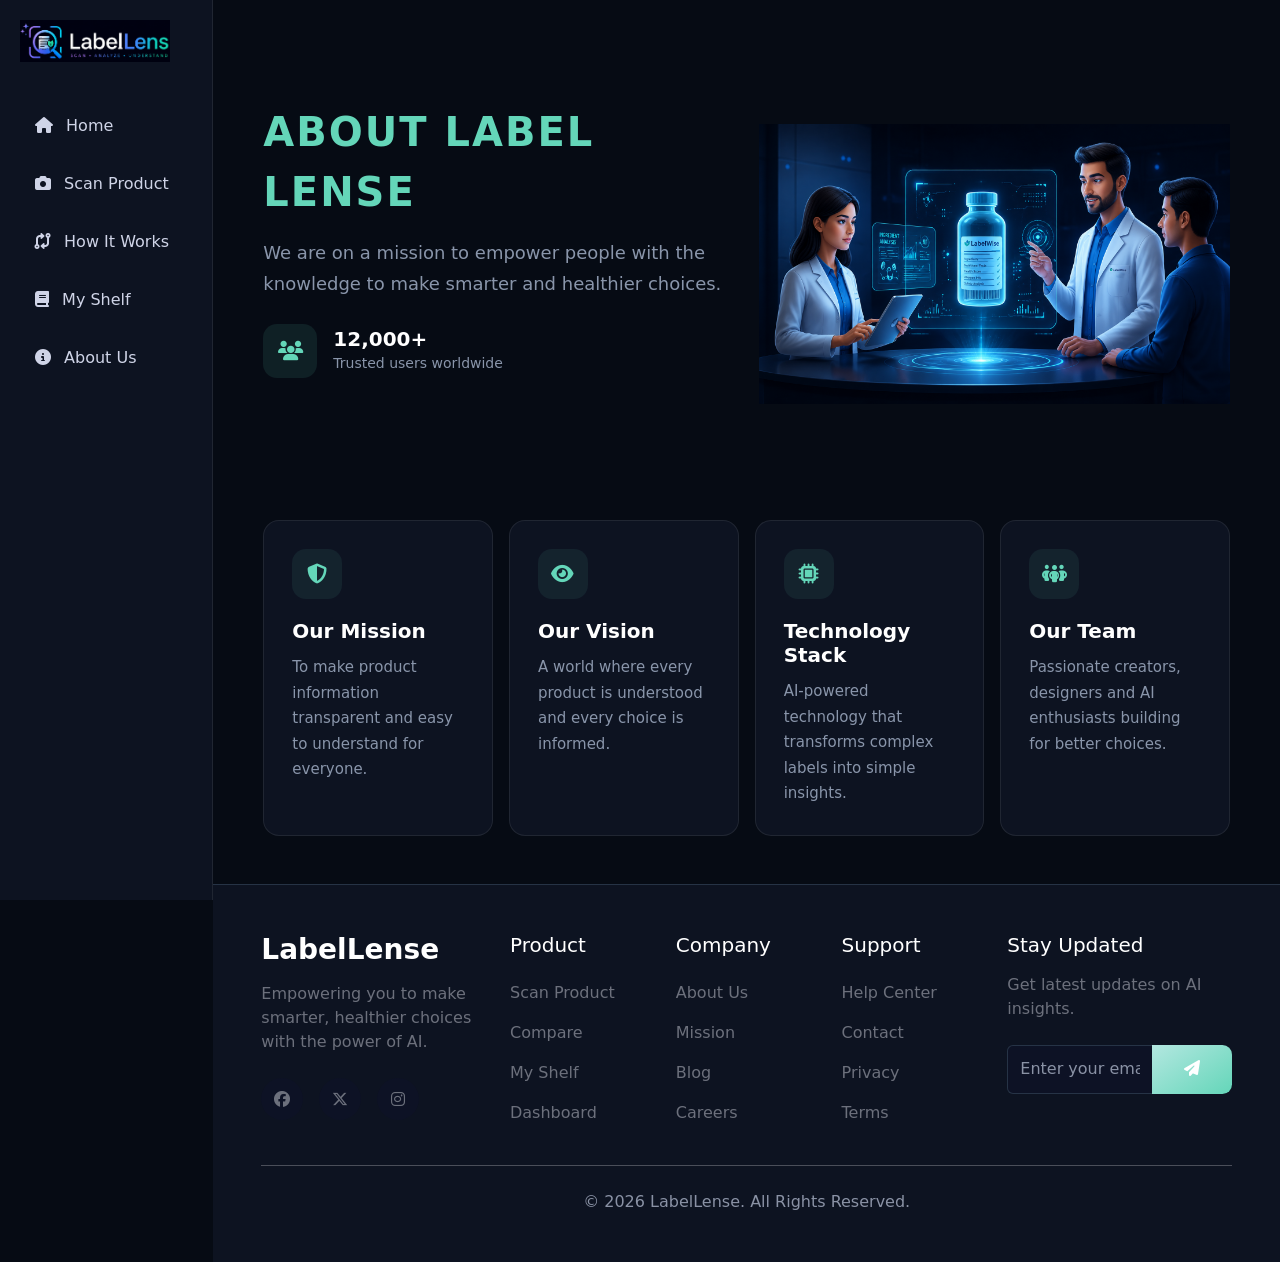
==== about.html @ 3c5d4c8d "Completed About Us and How it Works Pages" ====
<!doctype html>
<html lang="en" data-bs-theme="dark">

<head>

    <title>About LabelLense</title>

    <meta charset="utf-8">
    <meta name="viewport" content="width=device-width, initial-scale=1">

    <!-- Bootstrap -->
    <link href="https://cdn.jsdelivr.net/npm/bootstrap@5.3.8/dist/css/bootstrap.min.css"
        rel="stylesheet">

    <!-- Font Awesome -->
    <link rel="stylesheet"
        href="https://cdnjs.cloudflare.com/ajax/libs/font-awesome/6.7.2/css/all.min.css">

    <!-- Your CSS -->
    <link rel="stylesheet" href="./style2.css">

</head>


<body>


    <!-- ================= MOBILE NAVBAR ================= -->

    <nav class="mobile-nav d-md-none d-flex justify-content-between align-items-center">

        <img src="./assets/Labellogo.png"
            class="logo mb-0"
            alt="LabelLense">

        <button class="btn text-white"
            data-bs-toggle="offcanvas"
            data-bs-target="#mobileSidebar">

            <i class="fa-solid fa-bars fs-3"></i>

        </button>

    </nav>



    <!-- ================= MOBILE OFFCANVAS ================= -->

    <div class="offcanvas offcanvas-start"
        tabindex="-1"
        id="mobileSidebar">

        <div class="offcanvas-header">

            <img src="./assets/Labellogo.png"
                width="150"
                alt="LabelLense">

            <button class="btn-close"
                data-bs-dismiss="offcanvas">
            </button>

        </div>


        <div class="offcanvas-body">

            <a href="./index.html">
                <i class="fa-solid fa-house me-2"></i>
                Home
            </a>

            <a href="#">
                <i class="fa-solid fa-camera me-2"></i>
                Scan Product
            </a>

            <a href="./work.html">
                <i class="fa-solid fa-code-compare me-2"></i>
                How It Works
            </a>

            <a href="#">
                <i class="fa-solid fa-book me-2"></i>
                My Shelf
            </a>

            <a href="#">
                <i class="fa-solid fa-circle-info me-2"></i>
                About Us
            </a>

        </div>

    </div>



    <!-- ================= PAGE ================= -->

    <div class="container-fluid p-0">

        <div class="row g-0">


            <!-- ================= SIDEBAR ================= -->

            <aside class="sidebar d-none d-md-block">

                <img src="./assets/Labellogo.png"
                    class="logo"
                    alt="LabelLense">


                <a href="./index.html">
                    <i class="fa-solid fa-house me-2"></i>
                    Home
                </a>


                <a href="#">
                    <i class="fa-solid fa-camera me-2"></i>
                    Scan Product
                </a>


                <a href="./work.html">
                    <i class="fa-solid fa-code-compare me-2"></i>
                    How It Works
                </a>


                <a href="#">
                    <i class="fa-solid fa-book me-2"></i>
                    My Shelf
                </a>


                <a href="#">
                    <i class="fa-solid fa-circle-info me-2"></i>
                    About Us
                </a>

            </aside>



            <!-- ================= MAIN AREA ================= -->

            <div class="main-area">


                <!-- ================= MAIN CONTENT ================= -->

                <main class="about-main">

                    <div class="container-fluid about-page">


                        <!-- HERO -->

                        <section class="about-hero">

                            <div class="row align-items-center">


                                <!-- LEFT -->

                                <div class="col-12 col-lg-6">

                                    <div class="about-text">

                                        <span class="about-label fs-1">
                                            ABOUT LABEL LENSE
                                        </span>

                                        <p class="about-desc mt-3">
                                            We are on a mission to empower people
                                            with the knowledge to make smarter and
                                            healthier choices.
                                        </p>


                                        <div class="about-users mt-4 d-flex align-items-center">

                                            <div class="about-user-icon me-3">

                                                <i class="fa-solid fa-users"></i>

                                            </div>


                                            <div>

                                                <h5 class="mb-0">
                                                    12,000+
                                                </h5>

                                                <small>
                                                    Trusted users worldwide
                                                </small>

                                            </div>

                                        </div>

                                    </div>

                                </div>



                                <!-- RIGHT -->

                                <div class="col-12 col-lg-6">

                                    <div class="about-image mt-5">

                                        <img src="./assets/About.png"
                                            class="img-fluid"
                                            alt="LabelLense AI product analysis">

                                    </div>

                                </div>

                            </div>

                        </section>



                        <!-- FEATURES -->

                        <section class="about-features mb-5">

                            <div class="row g-3">


                                <!-- MISSION -->

                                <div class="col-12 col-sm-6 col-xl-3">

                                    <div class="about-feature h-100">

                                        <div class="about-feature-icon">
                                            <i class="fa-solid fa-shield-halved"></i>
                                        </div>

                                        <h5>
                                            Our Mission
                                        </h5>

                                        <p>
                                            To make product information transparent
                                            and easy to understand for everyone.
                                        </p>

                                    </div>

                                </div>



                                <!-- VISION -->

                                <div class="col-12 col-sm-6 col-xl-3">

                                    <div class="about-feature h-100">

                                        <div class="about-feature-icon">
                                            <i class="fa-solid fa-eye"></i>
                                        </div>

                                        <h5>
                                            Our Vision
                                        </h5>

                                        <p>
                                            A world where every product is understood
                                            and every choice is informed.
                                        </p>

                                    </div>

                                </div>



                                <!-- TECHNOLOGY -->

                                <div class="col-12 col-sm-6 col-xl-3">

                                    <div class="about-feature h-100">

                                        <div class="about-feature-icon">
                                            <i class="fa-solid fa-microchip"></i>
                                        </div>

                                        <h5>
                                            Technology Stack
                                        </h5>

                                        <p>
                                            AI-powered technology that transforms
                                            complex labels into simple insights.
                                        </p>

                                    </div>

                                </div>



                                <!-- TEAM -->

                                <div class="col-12 col-sm-6 col-xl-3">

                                    <div class="about-feature h-100">

                                        <div class="about-feature-icon">
                                            <i class="fa-solid fa-people-group"></i>
                                        </div>

                                        <h5>
                                            Our Team
                                        </h5>

                                        <p>
                                            Passionate creators, designers and AI
                                            enthusiasts building for better choices.
                                        </p>

                                    </div>

                                </div>

                            </div>

                        </section>

                    </div>

                </main>



                <!-- ================= FOOTER ================= -->

                <footer class="footer">

                    <div class="container-fluid px-4 px-lg-5 py-5">

                        <div class="row gy-5">


                            <!-- BRAND -->

                            <div class="col-12 col-md-6 col-lg-3">

                                <h3 class="footer-logo fw-bold mb-3">
                                    LabelLense
                                </h3>

                                <p class="footer-text mb-4">
                                    Empowering you to make smarter,
                                    healthier choices with the power of AI.
                                </p>

                                <div class="social-icons d-flex gap-3">

                                    <a href="#">
                                        <i class="fa-brands fa-facebook"></i>
                                    </a>

                                    <a href="#">
                                        <i class="fa-brands fa-x-twitter"></i>
                                    </a>

                                    <a href="#">
                                        <i class="fa-brands fa-instagram"></i>
                                    </a>

                                </div>

                            </div>



                            <!-- PRODUCT -->

                            <div class="col-6 col-md-6 col-lg-2">

                                <h5 class="mb-4">
                                    Product
                                </h5>

                                <ul class="list-unstyled d-flex flex-column gap-3">

                                    <li><a href="#">Scan Product</a></li>
                                    <li><a href="#">Compare</a></li>
                                    <li><a href="#">My Shelf</a></li>
                                    <li><a href="#">Dashboard</a></li>

                                </ul>

                            </div>



                            <!-- COMPANY -->

                            <div class="col-6 col-md-6 col-lg-2">

                                <h5 class="mb-4">
                                    Company
                                </h5>

                                <ul class="list-unstyled d-flex flex-column gap-3">

                                    <li><a href="#">About Us</a></li>
                                    <li><a href="#">Mission</a></li>
                                    <li><a href="#">Blog</a></li>
                                    <li><a href="#">Careers</a></li>

                                </ul>

                            </div>



                            <!-- SUPPORT -->

                            <div class="col-6 col-md-6 col-lg-2">

                                <h5 class="mb-4">
                                    Support
                                </h5>

                                <ul class="list-unstyled d-flex flex-column gap-3">

                                    <li><a href="#">Help Center</a></li>
                                    <li><a href="#">Contact</a></li>
                                    <li><a href="#">Privacy</a></li>
                                    <li><a href="#">Terms</a></li>

                                </ul>

                            </div>



                            <!-- NEWSLETTER -->

                            <div class="col-12 col-lg-3">

                                <h5 class="mb-3">
                                    Stay Updated
                                </h5>

                                <p class="footer-text mb-4">
                                    Get latest updates on AI insights.
                                </p>

                                <div class="input-group">

                                    <input type="email"
                                        class="form-control footer-input"
                                        placeholder="Enter your email">

                                    <button class="btn btn-primary">
                                        <i class="fa-solid fa-paper-plane"></i>
                                    </button>

                                </div>

                            </div>

                        </div>


                        <hr class="my-4">


                        <p class="copyright text-center mb-0">
                            © 2026 LabelLense. All Rights Reserved.
                        </p>

                    </div>

                </footer>


            </div>

        </div>

    </div>



    <!-- Bootstrap JS -->

    <script src="https://cdn.jsdelivr.net/npm/bootstrap@5.3.8/dist/js/bootstrap.bundle.min.js">
    </script>

</body>

</html>
---- style2.css ----
:root {
  --bg-main: #010812;
  --bg-section: #0d1225;
  --plain-card: #0d1321;
  --gradient-card: linear-gradient(#121524, #0a111b);
  /*home k last ka card section*/
  --navbar-bg: rgba(10, 15, 28, 0.9);
  /*Css me backdrop filter blur laga na isme..*/
  --bg-sidebar: #070d1b;
  /*Yeh almost same h as card */

  --accent-cyan: linear-gradient(145deg, #b3e7e0, #64d6b9);
  --accent-cyan-hover: linear-gradient(45deg, #5f8f88, #4adab3);
  --accent-purple: #7c3aed;

  --text-heading: #ffffff;
  /*whitee*/
  --text-content: #6c707c;
  --health-green: linear-gradient(45deg, #74a590, #2c6049);
  --health-average: linear-gradient(45deg, #f59e0b, #7e7347);
  --health-bad: linear-gradient(45deg, #954f59, #7a383f);
  --text-green: #7b9f8e;
  --text-yellow: #aea17e;
  --text-red: #974e50;
  --border-color: #2d3b4fcb;
  /*thorasa transparent h jaise ui m h*/
  --card-radius: 1rem --shadow: 0 10px 25px rgba(0, 0, 0, 0.35);
}

* {
  margin: 0;
  padding: 0;
  box-sizing: border-box;
}

.body {

  background: var(--bg-main);

  color: white;

  font-family: Inter, sans-serif;

}

/*======================

NAVBAR

======================*/

.custom-navbar {
  background: rgba(8, 15, 25, .35);
  backdrop-filter: blur(18px);
  border-bottom: 1px solid rgba(255, 255, 255, .08);
  padding: 16px 0;
  /* width: 100%; */
}

.logo {
  width: 160px;
}

.nav-link {
  color: #cfd4e7 !important;
  margin: 0 18px;
  font-weight: 500;
  transition: .3s;
}

.nav-link:hover {
  color: #64d6b9 !important;
}

.btn-primary {
  background: var(--accent-cyan);
  transition: 0.3s ease;
  font-size: 1rem;
  font-weight: 600;
  padding: 0.8rem 2rem;
  border-radius: 0.6rem;
  border: none !important;
}

.btn-primary:hover {
  background: var(--accent-cyan-hover);
  transform: translateY(-2px);
  box-shadow: 0 10px 30px rgba(100, 214, 185, 0.35);
}

/*======================

HERO

======================*/

.hero {
  position: relative;
  overflow: hidden;
  min-height: 100vh;
}

.hero .container {
  position: relative;
}

.hero-title {
  font-size: 65px;
  line-height: 1.1;
  font-weight: 800;
  color: white;
}

.hero-title span {
  background: var(--accent-cyan);
  -webkit-background-clip: text;
  background-clip: text;
  -webkit-text-fill-color: transparent;
}

.hero-desc {
  color: #9aa4bc;
  margin-top: 25px;
  font-size: 18px;
  line-height: 1.8;
  max-width: 540px;
}

.hero-buttons {
  display: flex;
  gap: 20px;
  margin-top: 40px;
}

.btn-secondary {
  background: transparent;
  transition: 0.3s ease;
  font-size: 1rem;
  font-weight: 600;
  padding: 0.8rem 2rem;
  border-radius: 1.5rem;
  border: 2px solid var(--accent-purple);
  color: white;
}


.btn-secondary:hover {
  background: rgba(255, 255, 255, 0.146);
  transform: translateY(-2px);
  box-shadow: 0px 0px 30px rgba(100, 214, 185, 0.35);
}

.hero-badge {
  display: inline-flex;
  align-items: center;
  gap: 8px;
  background: rgba(255, 255, 255, .06);
  padding: 10px 18px;
  border-radius: 40px;
  color: #8cf2db;
  margin-bottom: 28px;
  border: 1px solid rgba(255, 255, 255, .08);

}

.users {
  color: #7d879f;
  margin-top: 50px;
}

.hero-image {
  position: relative;
}

.hero-image img {
  width: 120%;
  max-width: 680px;
  animation: float 3s ease-in-out infinite;
}

.glow {
  position: absolute;
  border-radius: 50%;
  filter: blur(120px);
}

.glow1 {
  width: 600px;
  height: 600px;
  background: #7c3aed;
  top: -250px;
  right: -100px;
  opacity: .35;
}

.glow2 {
  width: 450px;
  height: 450px;
  background: #38bdf8;
  right: 120px;
  top: 180px;
  opacity: .22;
}

.glow3 {
  width: 320px;
  height: 320px;
  background: #4ade80;
  left: 45%;
  bottom: -120px;
  opacity: .12;
}


.category-card {
  background: #071432fa;
  /* or var(--plain-card) */
  border: 1px solid rgba(255, 255, 255, .05);
  border-radius: 14px;
  display: flex;
  align-items: center;
  gap: 15px;
  padding: 16px 22px;
  background: var(--plain-card);
  border-radius: 16px;
  border: 1px solid rgba(255, 255, 255, .05);
}


.category-img {
  position: relative;
  width: 70px;
  height: 55px;
  display: flex;
  justify-content: center;
  align-items: center;
  object-fit: contain;
}

.category-img img {
  width: 30px;
  position: relative;
  z-index: 1;
  object-fit: contain;
}

.stats {
  background: transparent;
}

.stat-card {
  position: relative;
  padding: 1.5rem;
}

.stat-content {
  display: flex;
  align-items: center;
  justify-content: center;
  gap: 1rem;
}

.icon {
  width: 60px;
  height: 60px;
  background: #071432fa;
  border: 1px solid rgba(255, 255, 255, .08);
  border-radius: 14px;

  display: flex;
  justify-content: center;
  align-items: center;

  flex-shrink: 0;
}

.icon i {
  color: #7ef7ff;
}

.stat-card h2 {
  margin: 0;
  font-weight: 700;
}

.stat-card small {
  color: #9ca3af;
}

/* ================= DESKTOP (4 columns) ================= */
.stat-card::after {
  content: "";
  position: absolute;
  top: 50%;
  right: 0;
  transform: translateY(-50%);
  width: 1px;
  height: 70%;
  background: rgba(255, 255, 255, .15);
}

.stat-card:last-child::after {
  display: none;
}

.page-title {
  color: var(--text-heading);
  font-size: 2.2rem;
  /* 35px */
  font-weight: 700;
  line-height: 1.2;
  margin-bottom: .5rem;
  margin-top: 3rem;
}

.page-subtitle {
  color: var(--text-content);
  font-size: .95rem;
  /* 15px */
  line-height: 1.7;
  margin-bottom: 2rem;
}


/* ---------------- FOOTER ---------------- */

.footer {

  background: var(--plain-card);

  border-top: 1px solid var(--border-color);

  
}

.footer-logo {

  color: white;

}

.footer h5 {

  color: white;

}

.footer-text {

  color: var(--text-content);

}

.footer a {

  color: var(--text-content);

  text-decoration: none;

  transition: .3s;

}

.footer a:hover {

  color: white;

}

.social-icons a {

  width: 42px;

  height: 42px;

  display: flex;

  justify-content: center;

  align-items: center;

  border-radius: 50%;

  background: var(--bg-section);

}

.social-icons a:hover {

  background: var(--accent-purple);

}

.footer-input {

  background: var(--bg-section);

  border: 1px solid var(--border-color);

  color: white;

}

.footer-input::placeholder {

  color: #8a92a5;

}

.footer-input:focus {

  background: var(--bg-section);

  color: white;

  border-color: var(--accent-purple);

  box-shadow: none;

}

.copyright {

  color: #8a92a5;

}

/* =====================================================
   BODY
===================================================== */

html,
body {
    margin: 0;
    padding: 0;

    width: 100%;
    min-height: 100%;

    background: #060b14;
    color: white;

    overflow-x: hidden;
}


/* =====================================================
   SIDEBAR
===================================================== */
.sidebar {
    background: #0d1321;
    min-height: 100vh;

    border-right: 1px solid rgba(255, 255, 255, .08);

    padding: 20px;

    position: fixed;

    top: 0;
    left: 0;

    width: 16.666667%;

    z-index: 1000;
}


.sidebar a,
.offcanvas a {

    display: block;

    color: #cfd4e7;

    text-decoration: none;

    padding: 12px 15px;

    margin-bottom: 10px;

    border-radius: 10px;

    transition: .3s;
}


.sidebar a:hover,
.offcanvas a:hover {

    background: rgba(100, 214, 185, .15);

    color: #64d6b9;
}


.logo {

    width: 150px;

    margin-bottom: 40px;
}


/* =====================================================
   MOBILE NAV
===================================================== */

.mobile-nav {

    background: #0d1321;

    padding: 15px;

    border-bottom: 1px solid rgba(255, 255, 255, .08);
}


.offcanvas {

    background: #0d1321;

    color: white;

    width: 260px;
}


.btn-close {

    filter: invert(1);
}

/* ==============================
   MAIN AREA
================================ */

.main-area {
    width: 83.333333%;

    margin-left: 16.666667%;

    min-width: 0;

    background: #060b14;
}



/* =====================================================
   ABOUT MAIN
===================================================== */

.about-main {

    width: 100%;

    overflow: hidden;
}


.about-page {

    width: 100%;

    padding: 0px 50px;
}


/* =====================================================
   HERO
===================================================== */

.about-hero {

    width: 100%;

    min-height: 480px;

    display: flex;

    align-items: center;
}


.about-text {

    max-width: 600px;
}


.about-label {

    color: #64d6b9;

    font-size: 14px;

    font-weight: 600;

    letter-spacing: 2px;
}


.about-title {

    font-size: clamp(40px, 5vw, 65px);

    font-weight: 700;

    line-height: 1.1;
}


.about-desc {

    color: #8995aa;

    font-size: 18px;

    line-height: 1.7;

    max-width: 550px;
}


/* =====================================================
   USERS
===================================================== */

.about-user-icon {

    width: 54px;
    height: 54px;

    flex-shrink: 0;

    border-radius: 14px;

    display: flex;

    justify-content: center;

    align-items: center;

    background: rgba(100, 214, 185, .1);

    color: #64d6b9;

    font-size: 20px;
}


.about-users h5 {

    color: white;

    font-size: 20px;

    font-weight: 700;
}


.about-users small {

    color: #8995aa;
}


/* =====================================================
   IMAGE
===================================================== */

.about-image {

    width: 100%;

    display: flex;

    justify-content: center;

    align-items: center;
}


.about-image img {

    width: 100%;

    max-width: 600px;

    height: auto;

    display: block;
}


/* =====================================================
   FEATURES
===================================================== */

.about-features {

    width: 100%;

    margin-top: 40px;
}


.about-feature {

    padding: 28px;

    background: #0d1321;

    border: 1px solid rgba(255, 255, 255, .08);

    border-radius: 16px;

    transition: .25s ease;
}


.about-feature:hover {

    transform: translateY(-5px);

    border-color: rgba(100, 214, 185, .35);

    box-shadow: 0 10px 30px rgba(0, 0, 0, .25);
}


.about-feature-icon {

    width: 50px;
    height: 50px;

    border-radius: 14px;

    display: flex;

    justify-content: center;

    align-items: center;

    margin-bottom: 20px;

    background: rgba(100, 214, 185, .08);

    color: #64d6b9;

    font-size: 20px;
}


.about-feature h5 {

    color: white;

    font-size: 20px;

    font-weight: 600;

    margin-bottom: 12px;
}


.about-feature p {

    color: #8995aa;

    font-size: 15px;

    line-height: 1.7;

    margin: 0;
}

/* ==============================
   TABLET
================================ */

@media (min-width: 768px) and (max-width: 991.98px) {

    .sidebar {
        width: 25%;
    }

    .main-area {
        width: 75%;
        margin-left: 25%;
    }

}


/* ==============================
   MOBILE
================================ */

@media (max-width: 767.98px) {

    .main-area {
        width: 100%;
        margin-left: 0;
    }

}

.circle {
  width: 40px;
  height: 40px;
  border-radius: 50%;
  display: flex;
  justify-content: center;
  align-items: center;
  color: white;
  font-weight: 600;
}

.line {
  width: 220px;
  height: 5px;
}

.one {
  background: var(--border-color);
}

.two {
  background: rgb(2, 88, 2);
}

.three {
  background: rgb(33, 73, 152);
}

.four {
  background: rgb(62, 0, 128);
}

.line1 {
  background: linear-gradient(to right, #2d3b4fcb, rgb(3, 105, 3));
}

.line2 {
  background: linear-gradient(to right, rgb(3, 105, 3), rgb(33, 73, 152));
}

.line3 {
  background: linear-gradient(to right, rgb(33, 73, 152), rgb(62, 0, 128));
}

.step-card {
  display: flex;
  flex-direction: column;
  align-items: center;
}

.card {
  width: 200px;
  height: 200px;
  border-radius: 20px;
  background: transparent;

  display: flex;
  flex-direction: column;
  justify-content: center;
  align-items: center;
  color: white;
  text-align: center;
}

.card i {
  font-size: 40px;
}

.card p {
  margin-top: 10px;
  font-size: 20px;
}

.card small {
  font-size: 17px;
}

/* Border colors */

.card-one {
  border: 1px solid #2d3b4fcb;
}

.card-two {
  border: 1px solid rgb(3, 105, 3);
}

.card-three {
  border: 1px solid rgb(33, 73, 152);
}

.card-four {
  border: 1px solid rgb(62, 0, 128);
}

.card-one i,.card-one p {
  color: #2d3b4fcb;
}

.card-two i,.card-two p {
  color: rgb(3, 105, 3);
}

.card-three i,.card-three p{
  color: rgb(33, 73, 152);
}

.card-four i,.card-four p {
  color: rgb(62, 0, 128);
}


/* ================================
   FEATURES SECTION
================================ */

.features-section{
    margin-top: 60px;
    padding-bottom: 60px;
}


/* Heading */

.features-section .page-title{
    font-size: 42px;
    font-weight: 700;
    line-height: 1.2;
    margin-bottom: 12px;
}

.features-subtitle{
    color: #8995aa;
    font-size: 16px;
    margin-bottom: 35px;
}


/* ================================
   FEATURES CONTAINER
================================ */

.features-container{
    width: 100%;
    max-width: 1100px;
    margin: 0 auto;

    display: grid;
    grid-template-columns: repeat(4, 1fr);
    gap: 18px;
}


/* ================================
   FEATURE CARD
================================ */

.need{
    min-height: 180px;
    padding: 25px;

    border: 1px solid rgba(255,255,255,.10);
    border-radius: 14px;

    background: rgba(13,19,33,.75);

    display: flex;
    flex-direction: column;
    justify-content: space-between;

    transition: transform .25s ease,
                border-color .25s ease,
                background-color .25s ease;
}


/* Hover */

.need:hover{
    transform: translateY(-5px);

    border-color: rgba(126,247,255,.35);

    background: rgba(17,27,46,.9);
}


/* ================================
   ICON
================================ */

.feature-icon{
    width: 42px;
    height: 42px;

    display: flex;
    align-items: center;
    justify-content: center;

    border-radius: 10px;

    background: rgba(126,247,255,.08);

    color: #7ef7ff;

    font-size: 19px;

    margin-bottom: 18px;
}


/* ================================
   TEXT
================================ */

.feature-content h4{
    margin: 0 0 10px;

    color: #f1f5f9;

    font-size: 19px;
    font-weight: 600;
}

.feature-content p{
    margin: 0;

    color: #8995aa;

    font-size: 14px;
    line-height: 1.6;
}


/* ================================
   TABLET
================================ */

@media (max-width:991.98px){

    .features-section{
        margin-top: 50px;
    }

    .features-section .page-title{
        font-size: 36px;
    }

    .features-container{
        grid-template-columns: repeat(2, 1fr);
        max-width: 700px;
    }

}


/* ================================
   MOBILE
================================ */

@media (max-width:575.98px){

    .features-section{
        margin-top: 40px;
        padding: 0 15px 45px;
    }

    .features-section .page-title{
        font-size: 30px;
    }

    .features-subtitle{
        font-size: 14px;
        margin-bottom: 25px;
    }

    .features-container{
        grid-template-columns: 1fr;
        gap: 14px;
    }

    .need{
        min-height: 150px;
        padding: 20px;
    }

}
/* ---------------- TABLET ---------------- */

@media (max-width:991px) {

  .line {
    width: 120px;
  }

  .card {
    width: 170px;
    height: 180px;
  }

}

/* ---------------- MOBILE ---------------- */

@media (max-width:575px) {

  .cards-container {
    flex-direction: column;
    align-items: center !important;
    gap: 40px;
  }

  .card {
    width: 100%;
    max-width: 280px;
    height: 190px;
  }

  .step-card {
    width: 100%;
  }


}

@keyframes float {

  0% {

    transform: translateY(0);

  }

  50% {

    transform: translateY(-18px);

  }

  100% {

    transform: translateY(0);

  }

}


@media(max-width:992px) {

  .hero {
    padding-top: 120px;
    text-align: center;

  }

  .hero-title {

    font-size: 46px;

  }

  .hero-desc {

    margin: auto;

    margin-top: 25px;

  }

  .hero-buttons {

    justify-content: center;

  }

  .hero-image img {

    width: 90%;

    margin-top: 60px;

  }

  .navbar-collapse {

    background: #0d1321;

    padding: 20px;

    border-radius: 20px;

    margin-top: 15px;

  }

  .nav-link {

    margin: 12px 0;

    text-align: center;

  }

  .scan-btn {

    width: 100%;

    margin-top: 15px;

  }

}


@media(max-width:576px) {

  .hero-title {

    font-size: 36px;

  }

  .hero-desc {

    font-size: 16px;

  }

  .hero-buttons {
    flex-direction: column;
  }

}

/* ================= TABLET (2 × 2) ================= */
@media (min-width:576px) and (max-width:991.98px) {

  /* Show divider on all cards */
  .stat-card::after {
    display: block;
  }

  /* Remove divider from 2nd and 4th card (end of each row) */
  .stat-card:nth-child(1)::after,
  .stat-card:nth-child(2)::after,
  .stat-card:nth-child(3)::after,
  .stat-card:nth-child(4)::after {
    display: none;
  }

  /* Horizontal divider between first and second row */
  .stat-card {
    border-bottom: 1px solid rgba(255, 255, 255, .15);
  }

  .stat-card:nth-last-child(-n+2) {
    border-bottom: none;
  }
}


/* ================= MOBILE (1 column) ================= */
@media (max-width:575.98px) {

  /* No vertical divider */
  .stat-card::after {
    display: none;
  }

  /* Horizontal divider between cards */
  .stat-card {
    border-bottom: 1px solid rgba(255, 255, 255, .15);
  }

  .stat-card:last-child {
    border-bottom: none;
  }
}
/* =========================================================
   HOW IT WORKS
   ========================================================= */

.how-it-works-section {
  background: rgba(0, 0, 0, 0.08);
  min-height: 480px;
  overflow: hidden;
}


/* ================= TITLE ================= */

.how-it-works-section .page-title {
  font-size: 2.8rem;
  font-weight: 700;
  color: #ffffff;
  margin-top: 5px;
}

.how-it-works-section .page-subtitle {
  color: #707b8d;
  font-size: 1.1rem;
}


/* ================= WRAPPER ================= */

.steps-wrapper {
  width: 100%;
  max-width: 1100px;
  margin: 15px auto 0;
}


/* ================= STEP BAR ================= */

.step-bar {
  width: 100%;
  display: flex;
  align-items: center;
  justify-content: center;
  margin-bottom: 10px;
}


/* ================= NUMBER CIRCLE ================= */

.circle {
  width: 50px;
  height: 50px;

  min-width: 50px;
  min-height: 50px;

  border-radius: 50%;

  display: flex;
  justify-content: center;
  align-items: center;

  color: #ffffff;
  font-weight: 600;
  font-size: 1rem;

  position: relative;
  z-index: 2;
}


/* ================= STEP COLORS ================= */

.one {
  background: #2d3b4f;
}

.two {
  background: rgb(0, 125, 0);
}

.three {
  background: rgb(38, 87, 180);
}

.four {
  background: rgb(88, 0, 180);
}


/* ================= CONNECTING LINES ================= */

.line {
  height: 4px;
  flex: 1;
  max-width: 250px;
  min-width: 40px;
}


/* Green gradient */

.line1 {
  background: linear-gradient(to right,
      #2d3b4f,
      rgb(0, 125, 0));
}


/* Blue gradient */

.line2 {
  background: linear-gradient(to right,
      rgb(0, 125, 0),
      rgb(38, 87, 180));
}


/* Purple gradient */

.line3 {
  background: linear-gradient(to right,
      rgb(38, 87, 180),
      rgb(88, 0, 180));
}


/* ================= CARDS CONTAINER ================= */

.cards-container {
  width: 100%;

  display: grid;

  grid-template-columns:
    repeat(4, minmax(0, 1fr));

  gap: 35px;

  justify-content: center;
}


/* ================= STEP CARD ================= */

.step-card {
  width: 100%;

  display: flex;
  flex-direction: column;
  align-items: center;
}


/* ================= CARD ================= */

.card {
  width: 100%;
  max-width: 220px;
  height: 220px;

  border-radius: 20px;

  background: rgba(5, 13, 24, 0.45);

  display: flex;
  flex-direction: column;
  justify-content: center;
  align-items: center;

  color: white;
  text-align: center;
  padding-left: 10px;
  padding-right: 10px;

  transition:
    transform 0.25s ease,
    background 0.25s ease,
    box-shadow 0.25s ease;
}


/* ================= ICON CIRCLE ================= */

.icon-box {
  width: 70px;
  height: 70px;

  border-radius: 50%;

  display: flex;
  justify-content: center;
  align-items: center;

  margin-bottom: 10px;
}


/* Icon */

.card i {
  font-size: 34px;
}


/* ================= CARD TITLE ================= */

.card p {
  margin: 4px 0 8px;

  font-size: 1.25rem;
  font-weight: 500;
}


/* ================= CARD DESCRIPTION ================= */

.card small {
  font-size: 0.95rem;

  line-height: 1.55;

  color: #a4adba;

  font-weight: 400;
}


/* =========================================================
   INDIVIDUAL CARD COLORS
   ========================================================= */


/* ---------- CARD 1 ---------- */

.card-one {
  border: 1px solid rgba(45, 59, 79, 0.9);
}

.card-one .icon-box {
  background: rgba(45, 59, 79, 0.35);
}

.card-one i,
.card-one p {
  color: #9aa7b8;
}


/* ---------- CARD 2 ---------- */

.card-two {
  border: 1px solid rgba(0, 125, 0, 0.9);
}

.card-two .icon-box {
  background: rgba(0, 125, 0, 0.16);
}

.card-two i,
.card-two p {
  color: rgb(0, 180, 0);
}


/* ---------- CARD 3 ---------- */

.card-three {
  border: 1px solid rgba(38, 87, 180, 0.9);
}

.card-three .icon-box {
  background: rgba(38, 87, 180, 0.16);
}

.card-three i,
.card-three p {
  color: rgb(70, 125, 230);
}


/* ---------- CARD 4 ---------- */

.card-four {
  border: 1px solid rgba(88, 0, 180, 0.9);
}

.card-four .icon-box {
  background: rgba(88, 0, 180, 0.18);
}

.card-four i,
.card-four p {
  color: rgb(145, 55, 235);
}


/* ================= CARD HOVER ================= */

.card:hover {
  transform: translateY(-5px);

  background: rgba(8, 18, 32, 0.7);
}


/* ================= MOBILE CIRCLE ================= */

.mobile-circle {
  margin-bottom: 12px;
}


/* =========================================================
   TABLET
   ========================================================= */

@media (max-width: 991px) {

  .steps-wrapper {
    max-width: 750px;
  }

  .cards-container {
    grid-template-columns:
      repeat(2, minmax(0, 1fr));

    gap: 30px;
  }

  .step-bar {
    display: none !important;
  }

  .mobile-circle {
    display: flex !important;
  }

  .card {
    max-width: 240px;
    padding-top: 5px;
    padding-bottom: 5px;
  }

}


/* =========================================================
   MOBILE
   ========================================================= */

@media (max-width: 575px) {

  .how-it-works-section {
    padding: 25px 15px !important;

    margin-top: 25px !important;

    border-radius: 20px !important;
  }


  .how-it-works-section .page-title {
    font-size: 2rem;
  }

  .how-it-works-section .page-subtitle {
    font-size: 0.95rem;
  }


  .steps-wrapper {
    margin-top: 20px;
  }


  .cards-container {
    grid-template-columns: 1fr;

    gap: 28px;
  }


  .step-card {
    width: 100%;
  }


  .card {
    width: min(100%, 280px);
    height: 210px;
  }


  .icon-box {
    width: 65px;
    height: 65px;
  }


  .card i {
    font-size: 30px;
  }


  .card p {
    font-size: 1.2rem;
  }


  .card small {
    font-size: 0.9rem;
  }


  /* Don't force line breaks on tiny screens */
  .desktop-break {
    display: none;
  }

}


/* =========================================================
   VERY SMALL PHONES
   ========================================================= */

@media (max-width: 360px) {

  .how-it-works-section .page-title {
    font-size: 1.7rem;
  }


  .card {
    max-width: 250px;
    height: 200px;
    padding: 10px;
  }


  .circle {
    width: 44px;
    height: 44px;

    min-width: 44px;
    min-height: 44px;
  }

}

/* =========================================================
   HOW IT WORKS - BENEFIT
   ========================================================= */

.how-benefits {

  width: 100%;
  max-width: 1000px;

  margin: 30px auto 0;

  padding: 22px 25px;

  display: grid;
  grid-template-columns: repeat(3, 1fr);

  align-items: center;

  background: rgba(5, 13, 24, 0.45);

  border: 1px solid rgba(255, 255, 255, 0.10);

  border-radius: 18px;

  box-sizing: border-box;
}


/* =========================================================
   INDIVIDUAL BENEFIT
   ========================================================= */

.how-benefit-item {

  min-width: 0;

  display: flex;
  align-items: center;
  justify-content: center;

  gap: 15px;

  padding: 8px 25px;

  position: relative;
}


/* =========================================================
   ICON
   ========================================================= */

.how-benefit-icon {

  width: 55px;
  height: 55px;

  min-width: 55px;

  border-radius: 50%;

  display: flex;
  justify-content: center;
  align-items: center;

  font-size: 22px;

  flex-shrink: 0;
}


/* Secure */

.secure-icon {

  color: #21d6c3;

  background: rgba(33, 214, 195, 0.10);

  border: 1px solid rgba(33, 214, 195, 0.15);
}


/* AI */

.ai-icon {

  color: #4d9cff;

  background: rgba(77, 156, 255, 0.10);

  border: 1px solid rgba(77, 156, 255, 0.15);
}


/* Health */

.health-icon {

  color: #9b42ff;

  background: rgba(155, 66, 255, 0.10);

  border: 1px solid rgba(155, 66, 255, 0.15);
}


/* =========================================================
   TEXT
   ========================================================= */

.how-benefit-text {

  min-width: 0;
}


.how-benefit-text h2 {

  margin: 0 0 5px;

  color: #ffffff;

  font-size: 1.05rem;

  font-weight: 600;

  white-space: nowrap;
}


.how-benefit-text small {

  display: block;

  color: #9ca7b6;

  font-size: 0.85rem;

  line-height: 1.45;
}

/* =========================================================
   MOBILE
   ========================================================= */

@media (max-width: 991px) {

  .how-benefits {

    grid-template-columns: 1fr;

    width: 100%;

    margin-top: 25px;

    padding: 15px;

    gap: 0;

    border-radius: 16px;
  }


  .how-benefit-item {

    width: 100%;

    justify-content: flex-start;

    padding: 18px 10px;

    gap: 15px;
  }



  .how-benefit-item::after {

    display: none !important;
  }


  /* Reset tablet spanning */

  .how-benefit-item:nth-child(3) {

    grid-column: auto;

    margin-top: 0;
  }


  .how-benefit-icon {

    width: 50px;
    height: 50px;

    min-width: 50px;

    font-size: 20px;
  }


  .how-benefit-text h2 {

    font-size: 1rem;

    white-space: normal;
  }


  .how-benefit-text small {

    font-size: 0.82rem;
  }

}
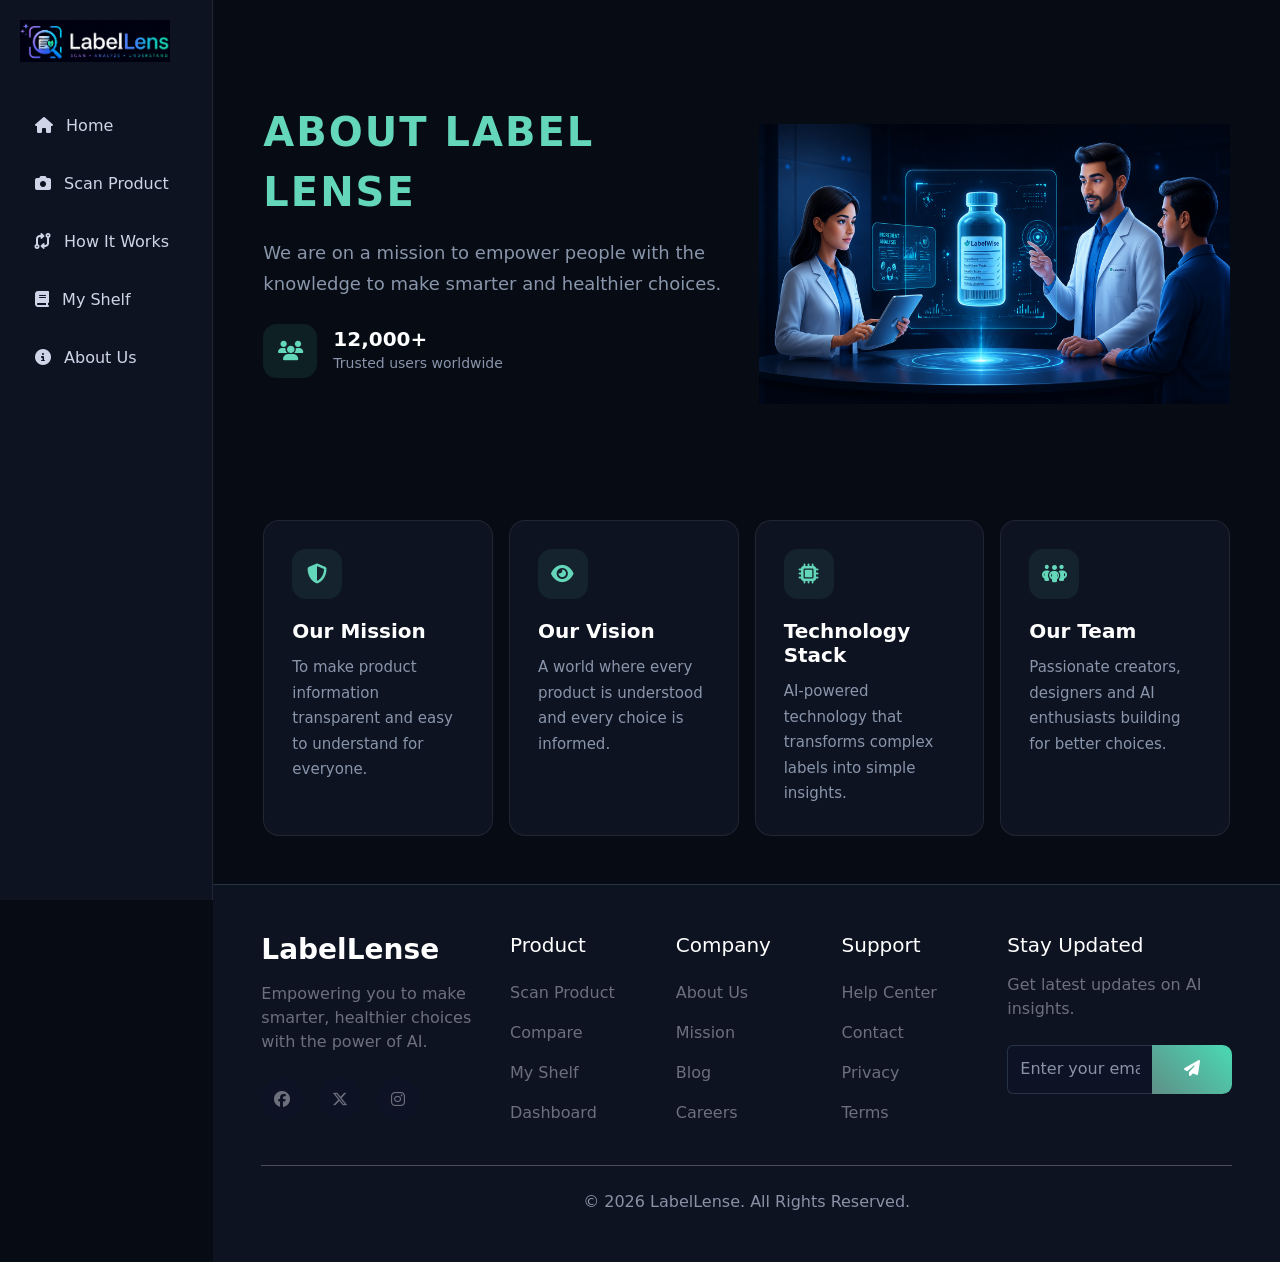
==== commit d79dafe3: "Completed All parts of LabelLense with Share Feature, Webcam, Improved logics" ====
--- a/about.html
+++ b/about.html
@@ -71,22 +71,22 @@
                 Home
             </a>
 
-            <a href="#">
+            <a href="./scan.html">
                 <i class="fa-solid fa-camera me-2"></i>
                 Scan Product
             </a>
 
-            <a href="./work.html">
+            <a href="./how_it_works.html">
                 <i class="fa-solid fa-code-compare me-2"></i>
                 How It Works
             </a>
 
-            <a href="#">
+            <a href="./shelf.html">
                 <i class="fa-solid fa-book me-2"></i>
                 My Shelf
             </a>
 
-            <a href="#">
+            <a href="./about.html">
                 <i class="fa-solid fa-circle-info me-2"></i>
                 About Us
             </a>
@@ -106,8 +106,7 @@
 
             <!-- ================= SIDEBAR ================= -->
 
-            <aside class="sidebar d-none d-md-block">
-
+<aside class="sidebar sidebar-fixed d-none d-md-block">
                 <img src="./assets/Labellogo.png"
                     class="logo"
                     alt="LabelLense">
@@ -119,25 +118,25 @@
                 </a>
 
 
-                <a href="#">
+                <a href="./scan.html">
                     <i class="fa-solid fa-camera me-2"></i>
                     Scan Product
                 </a>
 
 
-                <a href="./work.html">
+                <a href="./how_it_works.html">
                     <i class="fa-solid fa-code-compare me-2"></i>
                     How It Works
                 </a>
 
 
-                <a href="#">
+                <a href="./shelf.html">
                     <i class="fa-solid fa-book me-2"></i>
                     My Shelf
                 </a>
 
 
-                <a href="#">
+                <a href="./about.html">
                     <i class="fa-solid fa-circle-info me-2"></i>
                     About Us
                 </a>
--- a/style2.css
+++ b/style2.css
@@ -9,8 +9,8 @@
   --bg-sidebar: #070d1b;
   /*Yeh almost same h as card */
 
-  --accent-cyan: linear-gradient(145deg, #b3e7e0, #64d6b9);
-  --accent-cyan-hover: linear-gradient(45deg, #5f8f88, #4adab3);
+  --accent-cyan: linear-gradient(45deg, #5f8f88, #4adab3);
+  --accent-cyan-hover: linear-gradient(145deg, #b3e7e0, #64d6b9); 
   --accent-purple: #7c3aed;
 
   --text-heading: #ffffff;
@@ -34,13 +34,11 @@
 }
 
 .body {
-
   background: var(--bg-main);
 
   color: white;
 
   font-family: Inter, sans-serif;
-
 }
 
 /*======================
@@ -50,9 +48,9 @@
 ======================*/
 
 .custom-navbar {
-  background: rgba(8, 15, 25, .35);
+  background: rgba(8, 15, 25, 0.35);
   backdrop-filter: blur(18px);
-  border-bottom: 1px solid rgba(255, 255, 255, .08);
+  border-bottom: 1px solid rgba(255, 255, 255, 0.08);
   padding: 16px 0;
   /* width: 100%; */
 }
@@ -65,7 +63,7 @@
   color: #cfd4e7 !important;
   margin: 0 18px;
   font-weight: 500;
-  transition: .3s;
+  transition: 0.3s;
 }
 
 .nav-link:hover {
@@ -79,6 +77,7 @@
   font-weight: 600;
   padding: 0.8rem 2rem;
   border-radius: 0.6rem;
+  color: white;
   border: none !important;
 }
 
@@ -98,6 +97,7 @@
   position: relative;
   overflow: hidden;
   min-height: 100vh;
+  /* margin-top: 100px; */
 }
 
 .hero .container {
@@ -143,7 +143,6 @@
   color: white;
 }
 
-
 .btn-secondary:hover {
   background: rgba(255, 255, 255, 0.146);
   transform: translateY(-2px);
@@ -154,13 +153,13 @@
   display: inline-flex;
   align-items: center;
   gap: 8px;
-  background: rgba(255, 255, 255, .06);
+  background: rgba(255, 255, 255, 0.06);
   padding: 10px 18px;
   border-radius: 40px;
   color: #8cf2db;
   margin-bottom: 28px;
-  border: 1px solid rgba(255, 255, 255, .08);
-
+  border: 1px solid rgba(255, 255, 255, 0.08);
+  
 }
 
 .users {
@@ -190,7 +189,7 @@
   background: #7c3aed;
   top: -250px;
   right: -100px;
-  opacity: .35;
+  opacity: 0.35;
 }
 
 .glow2 {
@@ -199,7 +198,7 @@
   background: #38bdf8;
   right: 120px;
   top: 180px;
-  opacity: .22;
+  opacity: 0.22;
 }
 
 .glow3 {
@@ -208,14 +207,13 @@
   background: #4ade80;
   left: 45%;
   bottom: -120px;
-  opacity: .12;
-}
-
+  opacity: 0.12;
+}
 
 .category-card {
   background: #071432fa;
   /* or var(--plain-card) */
-  border: 1px solid rgba(255, 255, 255, .05);
+  border: 1px solid rgba(255, 255, 255, 0.05);
   border-radius: 14px;
   display: flex;
   align-items: center;
@@ -223,9 +221,8 @@
   padding: 16px 22px;
   background: var(--plain-card);
   border-radius: 16px;
-  border: 1px solid rgba(255, 255, 255, .05);
-}
-
+  border: 1px solid rgba(255, 255, 255, 0.05);
+}
 
 .category-img {
   position: relative;
@@ -264,7 +261,7 @@
   width: 60px;
   height: 60px;
   background: #071432fa;
-  border: 1px solid rgba(255, 255, 255, .08);
+  border: 1px solid rgba(255, 255, 255, 0.08);
   border-radius: 14px;
 
   display: flex;
@@ -296,7 +293,7 @@
   transform: translateY(-50%);
   width: 1px;
   height: 70%;
-  background: rgba(255, 255, 255, .15);
+  background: rgba(255, 255, 255, 0.15);
 }
 
 .stat-card:last-child::after {
@@ -309,66 +306,51 @@
   /* 35px */
   font-weight: 700;
   line-height: 1.2;
-  margin-bottom: .5rem;
+  margin-bottom: 0.5rem;
   margin-top: 3rem;
 }
 
 .page-subtitle {
   color: var(--text-content);
-  font-size: .95rem;
+  font-size: 0.95rem;
   /* 15px */
   line-height: 1.7;
   margin-bottom: 2rem;
 }
 
-
 /* ---------------- FOOTER ---------------- */
 
 .footer {
-
   background: var(--plain-card);
 
   border-top: 1px solid var(--border-color);
-
-  
 }
 
 .footer-logo {
-
   color: white;
-
 }
 
 .footer h5 {
-
   color: white;
-
 }
 
 .footer-text {
-
   color: var(--text-content);
-
 }
 
 .footer a {
-
   color: var(--text-content);
 
   text-decoration: none;
 
-  transition: .3s;
-
+  transition: 0.3s;
 }
 
 .footer a:hover {
-
   color: white;
-
 }
 
 .social-icons a {
-
   width: 42px;
 
   height: 42px;
@@ -382,33 +364,25 @@
   border-radius: 50%;
 
   background: var(--bg-section);
-
 }
 
 .social-icons a:hover {
-
   background: var(--accent-purple);
-
 }
 
 .footer-input {
-
   background: var(--bg-section);
 
   border: 1px solid var(--border-color);
 
   color: white;
-
 }
 
 .footer-input::placeholder {
-
   color: #8a92a5;
-
 }
 
 .footer-input:focus {
-
   background: var(--bg-section);
 
   color: white;
@@ -416,13 +390,10 @@
   border-color: var(--accent-purple);
 
   box-shadow: none;
-
 }
 
 .copyright {
-
   color: #8a92a5;
-
 }
 
 /* =====================================================
@@ -431,104 +402,91 @@
 
 html,
 body {
-    margin: 0;
-    padding: 0;
-
-    width: 100%;
-    min-height: 100%;
-
-    background: #060b14;
-    color: white;
-
-    overflow-x: hidden;
-}
-
+  margin: 0;
+  padding: 0;
+
+  width: 100%;
+  min-height: 100%;
+
+  background: #060b14;
+  color: white;
+
+  overflow-x: hidden;
+}
 
 /* =====================================================
    SIDEBAR
 ===================================================== */
 .sidebar {
-    background: #0d1321;
-    min-height: 100vh;
-
-    border-right: 1px solid rgba(255, 255, 255, .08);
-
-    padding: 20px;
-
-    position: fixed;
-
-    top: 0;
-    left: 0;
-
-    width: 16.666667%;
-
-    z-index: 1000;
-}
-
+  background: #0d1321;
+  min-height: 100vh;
+
+  border-right: 1px solid rgba(255, 255, 255, 0.08);
+
+  padding: 20px;
+
+  position: fixed;
+
+  top: 0;
+  left: 0;
+
+  width: 16.666667%;
+
+  z-index: 1000;
+}
 
 .sidebar a,
 .offcanvas a {
-
-    display: block;
-
-    color: #cfd4e7;
-
-    text-decoration: none;
-
-    padding: 12px 15px;
-
-    margin-bottom: 10px;
-
-    border-radius: 10px;
-
-    transition: .3s;
-}
-
+  display: block;
+
+  color: #cfd4e7;
+
+  text-decoration: none;
+
+  padding: 12px 15px;
+
+  margin-bottom: 10px;
+
+  border-radius: 10px;
+
+  transition: 0.3s;
+}
 
 .sidebar a:hover,
 .offcanvas a:hover {
-
-    background: rgba(100, 214, 185, .15);
-
-    color: #64d6b9;
-}
-
+  background: rgba(100, 214, 185, 0.15);
+
+  color: #64d6b9;
+}
 
 .logo {
-
-    width: 150px;
-
-    margin-bottom: 40px;
-}
-
+  width: 150px;
+
+  margin-bottom: 40px;
+}
 
 /* =====================================================
    MOBILE NAV
 ===================================================== */
 
 .mobile-nav {
-
-    background: #0d1321;
-
-    padding: 15px;
-
-    border-bottom: 1px solid rgba(255, 255, 255, .08);
-}
-
+  background: #0d1321;
+
+  padding: 15px;
+
+  border-bottom: 1px solid rgba(255, 255, 255, 0.08);
+}
 
 .offcanvas {
-
-    background: #0d1321;
-
-    color: white;
-
-    width: 260px;
-}
-
+  background: #0d1321;
+
+  color: white;
+
+  width: 260px;
+}
 
 .btn-close {
-
-    filter: invert(1);
+  filter: invert(1);
 }
 
 /* ==============================
@@ -536,244 +494,207 @@
 ================================ */
 
 .main-area {
-    width: 83.333333%;
-
-    margin-left: 16.666667%;
-
-    min-width: 0;
-
-    background: #060b14;
-}
-
-
+  width: 83.333333%;
+
+  margin-left: 16.666667%;
+
+  min-width: 0;
+
+  background: #060b14;
+}
 
 /* =====================================================
    ABOUT MAIN
 ===================================================== */
 
 .about-main {
-
-    width: 100%;
-
-    overflow: hidden;
-}
-
+  width: 100%;
+
+  overflow: hidden;
+}
 
 .about-page {
-
-    width: 100%;
-
-    padding: 0px 50px;
-}
-
+  width: 100%;
+
+  padding: 0px 50px;
+}
 
 /* =====================================================
    HERO
 ===================================================== */
 
 .about-hero {
-
-    width: 100%;
-
-    min-height: 480px;
-
-    display: flex;
-
-    align-items: center;
-}
-
+  width: 100%;
+
+  min-height: 480px;
+
+  display: flex;
+
+  align-items: center;
+}
 
 .about-text {
-
-    max-width: 600px;
-}
-
+  max-width: 600px;
+}
 
 .about-label {
-
-    color: #64d6b9;
-
-    font-size: 14px;
-
-    font-weight: 600;
-
-    letter-spacing: 2px;
-}
-
+  color: #64d6b9;
+
+  font-size: 14px;
+
+  font-weight: 600;
+
+  letter-spacing: 2px;
+}
 
 .about-title {
-
-    font-size: clamp(40px, 5vw, 65px);
-
-    font-weight: 700;
-
-    line-height: 1.1;
-}
-
+  font-size: clamp(40px, 5vw, 65px);
+
+  font-weight: 700;
+
+  line-height: 1.1;
+}
 
 .about-desc {
-
-    color: #8995aa;
-
-    font-size: 18px;
-
-    line-height: 1.7;
-
-    max-width: 550px;
-}
-
+  color: #8995aa;
+
+  font-size: 18px;
+
+  line-height: 1.7;
+
+  max-width: 550px;
+}
 
 /* =====================================================
    USERS
 ===================================================== */
 
 .about-user-icon {
-
-    width: 54px;
-    height: 54px;
-
-    flex-shrink: 0;
-
-    border-radius: 14px;
-
-    display: flex;
-
-    justify-content: center;
-
-    align-items: center;
-
-    background: rgba(100, 214, 185, .1);
-
-    color: #64d6b9;
-
-    font-size: 20px;
-}
-
+  width: 54px;
+  height: 54px;
+
+  flex-shrink: 0;
+
+  border-radius: 14px;
+
+  display: flex;
+
+  justify-content: center;
+
+  align-items: center;
+
+  background: rgba(100, 214, 185, 0.1);
+
+  color: #64d6b9;
+
+  font-size: 20px;
+}
 
 .about-users h5 {
-
-    color: white;
-
-    font-size: 20px;
-
-    font-weight: 700;
-}
-
+  color: white;
+
+  font-size: 20px;
+
+  font-weight: 700;
+}
 
 .about-users small {
-
-    color: #8995aa;
-}
-
+  color: #8995aa;
+}
 
 /* =====================================================
    IMAGE
 ===================================================== */
 
 .about-image {
-
-    width: 100%;
-
-    display: flex;
-
-    justify-content: center;
-
-    align-items: center;
-}
-
+  width: 100%;
+
+  display: flex;
+
+  justify-content: center;
+
+  align-items: center;
+}
 
 .about-image img {
-
-    width: 100%;
-
-    max-width: 600px;
-
-    height: auto;
-
-    display: block;
-}
-
+  width: 100%;
+
+  max-width: 600px;
+
+  height: auto;
+
+  display: block;
+}
 
 /* =====================================================
    FEATURES
 ===================================================== */
 
 .about-features {
-
-    width: 100%;
-
-    margin-top: 40px;
-}
-
+  width: 100%;
+
+  margin-top: 40px;
+}
 
 .about-feature {
-
-    padding: 28px;
-
-    background: #0d1321;
-
-    border: 1px solid rgba(255, 255, 255, .08);
-
-    border-radius: 16px;
-
-    transition: .25s ease;
-}
-
+  padding: 28px;
+
+  background: #0d1321;
+
+  border: 1px solid rgba(255, 255, 255, 0.08);
+
+  border-radius: 16px;
+
+  transition: 0.25s ease;
+}
 
 .about-feature:hover {
-
-    transform: translateY(-5px);
-
-    border-color: rgba(100, 214, 185, .35);
-
-    box-shadow: 0 10px 30px rgba(0, 0, 0, .25);
-}
-
+  transform: translateY(-5px);
+
+  border-color: rgba(100, 214, 185, 0.35);
+
+  box-shadow: 0 10px 30px rgba(0, 0, 0, 0.25);
+}
 
 .about-feature-icon {
-
-    width: 50px;
-    height: 50px;
-
-    border-radius: 14px;
-
-    display: flex;
-
-    justify-content: center;
-
-    align-items: center;
-
-    margin-bottom: 20px;
-
-    background: rgba(100, 214, 185, .08);
-
-    color: #64d6b9;
-
-    font-size: 20px;
-}
-
+  width: 50px;
+  height: 50px;
+
+  border-radius: 14px;
+
+  display: flex;
+
+  justify-content: center;
+
+  align-items: center;
+
+  margin-bottom: 20px;
+
+  background: rgba(100, 214, 185, 0.08);
+
+  color: #64d6b9;
+
+  font-size: 20px;
+}
 
 .about-feature h5 {
-
-    color: white;
-
-    font-size: 20px;
-
-    font-weight: 600;
-
-    margin-bottom: 12px;
-}
-
+  color: white;
+
+  font-size: 20px;
+
+  font-weight: 600;
+
+  margin-bottom: 12px;
+}
 
 .about-feature p {
-
-    color: #8995aa;
-
-    font-size: 15px;
-
-    line-height: 1.7;
-
-    margin: 0;
+  color: #8995aa;
+
+  font-size: 15px;
+
+  line-height: 1.7;
+
+  margin: 0;
 }
 
 /* ==============================
@@ -781,30 +702,25 @@
 ================================ */
 
 @media (min-width: 768px) and (max-width: 991.98px) {
-
-    .sidebar {
-        width: 25%;
-    }
-
-    .main-area {
-        width: 75%;
-        margin-left: 25%;
-    }
-
-}
-
+  .sidebar {
+    width: 25%;
+  }
+
+  .main-area {
+    width: 75%;
+    margin-left: 25%;
+  }
+}
 
 /* ==============================
    MOBILE
 ================================ */
 
 @media (max-width: 767.98px) {
-
-    .main-area {
-        width: 100%;
-        margin-left: 0;
-    }
-
+  .main-area {
+    width: 100%;
+    margin-left: 0;
+  }
 }
 
 .circle {
@@ -902,202 +818,193 @@
   border: 1px solid rgb(62, 0, 128);
 }
 
-.card-one i,.card-one p {
+.card-one i,
+.card-one p {
   color: #2d3b4fcb;
 }
 
-.card-two i,.card-two p {
+.card-two i,
+.card-two p {
   color: rgb(3, 105, 3);
 }
 
-.card-three i,.card-three p{
+.card-three i,
+.card-three p {
   color: rgb(33, 73, 152);
 }
 
-.card-four i,.card-four p {
+.card-four i,
+.card-four p {
   color: rgb(62, 0, 128);
 }
-
 
 /* ================================
    FEATURES SECTION
 ================================ */
 
-.features-section{
-    margin-top: 60px;
-    padding-bottom: 60px;
-}
-
+.features-section {
+  margin-top: 60px;
+  padding-bottom: 60px;
+}
 
 /* Heading */
 
-.features-section .page-title{
-    font-size: 42px;
-    font-weight: 700;
-    line-height: 1.2;
-    margin-bottom: 12px;
-}
-
-.features-subtitle{
-    color: #8995aa;
-    font-size: 16px;
-    margin-bottom: 35px;
-}
-
+.features-section .page-title {
+  font-size: 42px;
+  font-weight: 700;
+  line-height: 1.2;
+  margin-bottom: 12px;
+}
+
+.features-subtitle {
+  color: #8995aa;
+  font-size: 16px;
+  margin-bottom: 35px;
+}
 
 /* ================================
    FEATURES CONTAINER
 ================================ */
 
-.features-container{
-    width: 100%;
-    max-width: 1100px;
-    margin: 0 auto;
-
-    display: grid;
-    grid-template-columns: repeat(4, 1fr);
-    gap: 18px;
-}
-
+.features-container {
+  width: 100%;
+  max-width: 1100px;
+  margin: 0 auto;
+
+  display: grid;
+  grid-template-columns: repeat(4, 1fr);
+  gap: 18px;
+}
 
 /* ================================
    FEATURE CARD
 ================================ */
 
-.need{
-    min-height: 180px;
-    padding: 25px;
-
-    border: 1px solid rgba(255,255,255,.10);
-    border-radius: 14px;
-
-    background: rgba(13,19,33,.75);
-
-    display: flex;
-    flex-direction: column;
-    justify-content: space-between;
-
-    transition: transform .25s ease,
-                border-color .25s ease,
-                background-color .25s ease;
-}
-
+.need {
+  min-height: 180px;
+  padding: 25px;
+
+  border: 1px solid rgba(255, 255, 255, 0.1);
+  border-radius: 14px;
+
+  background: rgba(13, 19, 33, 0.75);
+
+  display: flex;
+  flex-direction: column;
+  justify-content: space-between;
+
+  transition:
+    transform 0.25s ease,
+    border-color 0.25s ease,
+    background-color 0.25s ease;
+}
 
 /* Hover */
 
-.need:hover{
-    transform: translateY(-5px);
-
-    border-color: rgba(126,247,255,.35);
-
-    background: rgba(17,27,46,.9);
-}
-
+.need:hover {
+  transform: translateY(-5px);
+
+  border-color: rgba(126, 247, 255, 0.35);
+
+  background: rgba(17, 27, 46, 0.9);
+}
 
 /* ================================
    ICON
 ================================ */
 
-.feature-icon{
-    width: 42px;
-    height: 42px;
-
-    display: flex;
-    align-items: center;
-    justify-content: center;
-
-    border-radius: 10px;
-
-    background: rgba(126,247,255,.08);
-
-    color: #7ef7ff;
-
-    font-size: 19px;
-
-    margin-bottom: 18px;
-}
-
+.feature-icon {
+  width: 42px;
+  height: 42px;
+
+  display: flex;
+  align-items: center;
+  justify-content: center;
+
+  border-radius: 10px;
+
+  background: rgba(126, 247, 255, 0.08);
+
+  color: #7ef7ff;
+
+  font-size: 19px;
+
+  margin-bottom: 18px;
+}
 
 /* ================================
    TEXT
 ================================ */
 
-.feature-content h4{
-    margin: 0 0 10px;
-
-    color: #f1f5f9;
-
-    font-size: 19px;
-    font-weight: 600;
-}
-
-.feature-content p{
-    margin: 0;
-
-    color: #8995aa;
-
-    font-size: 14px;
-    line-height: 1.6;
-}
-
+.feature-content h4 {
+  margin: 0 0 10px;
+
+  color: #f1f5f9;
+
+  font-size: 19px;
+  font-weight: 600;
+}
+
+.feature-content p {
+  margin: 0;
+
+  color: #8995aa;
+
+  font-size: 14px;
+  line-height: 1.6;
+}
 
 /* ================================
    TABLET
 ================================ */
 
-@media (max-width:991.98px){
-
-    .features-section{
-        margin-top: 50px;
-    }
-
-    .features-section .page-title{
-        font-size: 36px;
-    }
-
-    .features-container{
-        grid-template-columns: repeat(2, 1fr);
-        max-width: 700px;
-    }
-
-}
-
+@media (max-width: 991.98px) {
+  .features-section {
+    margin-top: 50px;
+  }
+
+  .features-section .page-title {
+    font-size: 36px;
+  }
+
+  .features-container {
+    grid-template-columns: repeat(2, 1fr);
+    max-width: 700px;
+  }
+}
 
 /* ================================
    MOBILE
 ================================ */
 
-@media (max-width:575.98px){
-
-    .features-section{
-        margin-top: 40px;
-        padding: 0 15px 45px;
-    }
-
-    .features-section .page-title{
-        font-size: 30px;
-    }
-
-    .features-subtitle{
-        font-size: 14px;
-        margin-bottom: 25px;
-    }
-
-    .features-container{
-        grid-template-columns: 1fr;
-        gap: 14px;
-    }
-
-    .need{
-        min-height: 150px;
-        padding: 20px;
-    }
-
+@media (max-width: 575.98px) {
+  .features-section {
+    margin-top: 40px;
+    padding: 0 15px 45px;
+  }
+
+  .features-section .page-title {
+    font-size: 30px;
+  }
+
+  .features-subtitle {
+    font-size: 14px;
+    margin-bottom: 25px;
+  }
+
+  .features-container {
+    grid-template-columns: 1fr;
+    gap: 14px;
+  }
+
+  .need {
+    min-height: 150px;
+    padding: 20px;
+  }
 }
 /* ---------------- TABLET ---------------- */
 
-@media (max-width:991px) {
-
+@media (max-width: 991px) {
   .line {
     width: 120px;
   }
@@ -1106,13 +1013,11 @@
     width: 170px;
     height: 180px;
   }
-
 }
 
 /* ---------------- MOBILE ---------------- */
 
-@media (max-width:575px) {
-
+@media (max-width: 575px) {
   .cards-container {
     flex-direction: column;
     align-items: center !important;
@@ -1128,71 +1033,49 @@
   .step-card {
     width: 100%;
   }
-
-
 }
 
 @keyframes float {
-
   0% {
-
     transform: translateY(0);
-
   }
 
   50% {
-
     transform: translateY(-18px);
-
   }
 
   100% {
-
     transform: translateY(0);
-
-  }
-
-}
-
-
-@media(max-width:992px) {
-
+  }
+}
+
+@media (max-width: 992px) {
   .hero {
     padding-top: 120px;
     text-align: center;
-
   }
 
   .hero-title {
-
     font-size: 46px;
-
   }
 
   .hero-desc {
-
     margin: auto;
 
     margin-top: 25px;
-
   }
 
   .hero-buttons {
-
     justify-content: center;
-
   }
 
   .hero-image img {
-
     width: 90%;
 
     margin-top: 60px;
-
   }
 
   .navbar-collapse {
-
     background: #0d1321;
 
     padding: 20px;
@@ -1200,51 +1083,37 @@
     border-radius: 20px;
 
     margin-top: 15px;
-
   }
 
   .nav-link {
-
     margin: 12px 0;
 
     text-align: center;
-
   }
 
   .scan-btn {
-
     width: 100%;
 
     margin-top: 15px;
-
-  }
-
-}
-
-
-@media(max-width:576px) {
-
+  }
+}
+
+@media (max-width: 576px) {
   .hero-title {
-
     font-size: 36px;
-
   }
 
   .hero-desc {
-
     font-size: 16px;
-
   }
 
   .hero-buttons {
     flex-direction: column;
   }
-
 }
 
 /* ================= TABLET (2 × 2) ================= */
-@media (min-width:576px) and (max-width:991.98px) {
-
+@media (min-width: 576px) and (max-width: 991.98px) {
   /* Show divider on all cards */
   .stat-card::after {
     display: block;
@@ -1260,18 +1129,16 @@
 
   /* Horizontal divider between first and second row */
   .stat-card {
-    border-bottom: 1px solid rgba(255, 255, 255, .15);
-  }
-
-  .stat-card:nth-last-child(-n+2) {
+    border-bottom: 1px solid rgba(255, 255, 255, 0.15);
+  }
+
+  .stat-card:nth-last-child(-n + 2) {
     border-bottom: none;
   }
 }
 
-
 /* ================= MOBILE (1 column) ================= */
-@media (max-width:575.98px) {
-
+@media (max-width: 575.98px) {
   /* No vertical divider */
   .stat-card::after {
     display: none;
@@ -1279,7 +1146,7 @@
 
   /* Horizontal divider between cards */
   .stat-card {
-    border-bottom: 1px solid rgba(255, 255, 255, .15);
+    border-bottom: 1px solid rgba(255, 255, 255, 0.15);
   }
 
   .stat-card:last-child {
@@ -1295,7 +1162,6 @@
   min-height: 480px;
   overflow: hidden;
 }
-
 
 /* ================= TITLE ================= */
 
@@ -1311,7 +1177,6 @@
   font-size: 1.1rem;
 }
 
-
 /* ================= WRAPPER ================= */
 
 .steps-wrapper {
@@ -1320,7 +1185,6 @@
   margin: 15px auto 0;
 }
 
-
 /* ================= STEP BAR ================= */
 
 .step-bar {
@@ -1330,7 +1194,6 @@
   justify-content: center;
   margin-bottom: 10px;
 }
-
 
 /* ================= NUMBER CIRCLE ================= */
 
@@ -1355,7 +1218,6 @@
   z-index: 2;
 }
 
-
 /* ================= STEP COLORS ================= */
 
 .one {
@@ -1373,7 +1235,6 @@
 .four {
   background: rgb(88, 0, 180);
 }
-
 
 /* ================= CONNECTING LINES ================= */
 
@@ -1384,33 +1245,23 @@
   min-width: 40px;
 }
 
-
 /* Green gradient */
 
 .line1 {
-  background: linear-gradient(to right,
-      #2d3b4f,
-      rgb(0, 125, 0));
-}
-
+  background: linear-gradient(to right, #2d3b4f, rgb(0, 125, 0));
+}
 
 /* Blue gradient */
 
 .line2 {
-  background: linear-gradient(to right,
-      rgb(0, 125, 0),
-      rgb(38, 87, 180));
-}
-
+  background: linear-gradient(to right, rgb(0, 125, 0), rgb(38, 87, 180));
+}
 
 /* Purple gradient */
 
 .line3 {
-  background: linear-gradient(to right,
-      rgb(38, 87, 180),
-      rgb(88, 0, 180));
-}
-
+  background: linear-gradient(to right, rgb(38, 87, 180), rgb(88, 0, 180));
+}
 
 /* ================= CARDS CONTAINER ================= */
 
@@ -1419,14 +1270,12 @@
 
   display: grid;
 
-  grid-template-columns:
-    repeat(4, minmax(0, 1fr));
+  grid-template-columns: repeat(4, minmax(0, 1fr));
 
   gap: 35px;
 
   justify-content: center;
 }
-
 
 /* ================= STEP CARD ================= */
 
@@ -1437,7 +1286,6 @@
   flex-direction: column;
   align-items: center;
 }
-
 
 /* ================= CARD ================= */
 
@@ -1466,7 +1314,6 @@
     box-shadow 0.25s ease;
 }
 
-
 /* ================= ICON CIRCLE ================= */
 
 .icon-box {
@@ -1482,14 +1329,12 @@
   margin-bottom: 10px;
 }
 
-
 /* Icon */
 
 .card i {
   font-size: 34px;
 }
 
-
 /* ================= CARD TITLE ================= */
 
 .card p {
@@ -1499,7 +1344,6 @@
   font-weight: 500;
 }
 
-
 /* ================= CARD DESCRIPTION ================= */
 
 .card small {
@@ -1511,13 +1355,11 @@
 
   font-weight: 400;
 }
-
 
 /* =========================================================
    INDIVIDUAL CARD COLORS
    ========================================================= */
 
-
 /* ---------- CARD 1 ---------- */
 
 .card-one {
@@ -1533,7 +1375,6 @@
   color: #9aa7b8;
 }
 
-
 /* ---------- CARD 2 ---------- */
 
 .card-two {
@@ -1549,7 +1390,6 @@
   color: rgb(0, 180, 0);
 }
 
-
 /* ---------- CARD 3 ---------- */
 
 .card-three {
@@ -1565,7 +1405,6 @@
   color: rgb(70, 125, 230);
 }
 
-
 /* ---------- CARD 4 ---------- */
 
 .card-four {
@@ -1581,7 +1420,6 @@
   color: rgb(145, 55, 235);
 }
 
-
 /* ================= CARD HOVER ================= */
 
 .card:hover {
@@ -1590,27 +1428,23 @@
   background: rgba(8, 18, 32, 0.7);
 }
 
-
 /* ================= MOBILE CIRCLE ================= */
 
 .mobile-circle {
   margin-bottom: 12px;
 }
-
 
 /* =========================================================
    TABLET
    ========================================================= */
 
 @media (max-width: 991px) {
-
   .steps-wrapper {
     max-width: 750px;
   }
 
   .cards-container {
-    grid-template-columns:
-      repeat(2, minmax(0, 1fr));
+    grid-template-columns: repeat(2, minmax(0, 1fr));
 
     gap: 30px;
   }
@@ -1628,16 +1462,13 @@
     padding-top: 5px;
     padding-bottom: 5px;
   }
-
-}
-
+}
 
 /* =========================================================
    MOBILE
    ========================================================= */
 
 @media (max-width: 575px) {
-
   .how-it-works-section {
     padding: 25px 15px !important;
 
@@ -1646,7 +1477,6 @@
     border-radius: 20px !important;
   }
 
-
   .how-it-works-section .page-title {
     font-size: 2rem;
   }
@@ -1655,69 +1485,56 @@
     font-size: 0.95rem;
   }
 
-
   .steps-wrapper {
     margin-top: 20px;
   }
 
-
   .cards-container {
     grid-template-columns: 1fr;
 
     gap: 28px;
   }
 
-
   .step-card {
     width: 100%;
   }
-
 
   .card {
     width: min(100%, 280px);
     height: 210px;
   }
 
-
   .icon-box {
     width: 65px;
     height: 65px;
   }
 
-
   .card i {
     font-size: 30px;
   }
 
-
   .card p {
     font-size: 1.2rem;
   }
 
-
   .card small {
     font-size: 0.9rem;
   }
-
 
   /* Don't force line breaks on tiny screens */
   .desktop-break {
     display: none;
   }
-
-}
-
+}
 
 /* =========================================================
    VERY SMALL PHONES
    ========================================================= */
 
 @media (max-width: 360px) {
-
   .how-it-works-section .page-title {
     font-size: 1.7rem;
   }
-
 
   .card {
     max-width: 250px;
@@ -1725,7 +1542,6 @@
     padding: 10px;
   }
 
-
   .circle {
     width: 44px;
     height: 44px;
@@ -1733,7 +1549,6 @@
     min-width: 44px;
     min-height: 44px;
   }
-
 }
 
 /* =========================================================
@@ -1741,7 +1556,6 @@
    ========================================================= */
 
 .how-benefits {
-
   width: 100%;
   max-width: 1000px;
 
@@ -1756,20 +1570,18 @@
 
   background: rgba(5, 13, 24, 0.45);
 
-  border: 1px solid rgba(255, 255, 255, 0.10);
+  border: 1px solid rgba(255, 255, 255, 0.1);
 
   border-radius: 18px;
 
   box-sizing: border-box;
 }
-
 
 /* =========================================================
    INDIVIDUAL BENEFIT
    ========================================================= */
 
 .how-benefit-item {
-
   min-width: 0;
 
   display: flex;
@@ -1782,14 +1594,12 @@
 
   position: relative;
 }
-
 
 /* =========================================================
    ICON
    ========================================================= */
 
 .how-benefit-icon {
-
   width: 55px;
   height: 55px;
 
@@ -1806,55 +1616,45 @@
   flex-shrink: 0;
 }
 
-
 /* Secure */
 
 .secure-icon {
-
   color: #21d6c3;
 
-  background: rgba(33, 214, 195, 0.10);
+  background: rgba(33, 214, 195, 0.1);
 
   border: 1px solid rgba(33, 214, 195, 0.15);
 }
 
-
 /* AI */
 
 .ai-icon {
-
   color: #4d9cff;
 
-  background: rgba(77, 156, 255, 0.10);
+  background: rgba(77, 156, 255, 0.1);
 
   border: 1px solid rgba(77, 156, 255, 0.15);
 }
 
-
 /* Health */
 
 .health-icon {
-
   color: #9b42ff;
 
-  background: rgba(155, 66, 255, 0.10);
+  background: rgba(155, 66, 255, 0.1);
 
   border: 1px solid rgba(155, 66, 255, 0.15);
 }
-
 
 /* =========================================================
    TEXT
    ========================================================= */
 
 .how-benefit-text {
-
   min-width: 0;
 }
 
-
 .how-benefit-text h2 {
-
   margin: 0 0 5px;
 
   color: #ffffff;
@@ -1866,9 +1666,7 @@
   white-space: nowrap;
 }
 
-
 .how-benefit-text small {
-
   display: block;
 
   color: #9ca7b6;
@@ -1883,9 +1681,7 @@
    ========================================================= */
 
 @media (max-width: 991px) {
-
   .how-benefits {
-
     grid-template-columns: 1fr;
 
     width: 100%;
@@ -1899,9 +1695,7 @@
     border-radius: 16px;
   }
 
-
   .how-benefit-item {
-
     width: 100%;
 
     justify-content: flex-start;
@@ -1911,26 +1705,19 @@
     gap: 15px;
   }
 
-
-
   .how-benefit-item::after {
-
     display: none !important;
   }
 
-
   /* Reset tablet spanning */
 
   .how-benefit-item:nth-child(3) {
-
     grid-column: auto;
 
     margin-top: 0;
   }
 
-
   .how-benefit-icon {
-
     width: 50px;
     height: 50px;
 
@@ -1939,18 +1726,325 @@
     font-size: 20px;
   }
 
-
   .how-benefit-text h2 {
-
     font-size: 1rem;
 
     white-space: normal;
   }
 
-
   .how-benefit-text small {
-
     font-size: 0.82rem;
   }
-
-}+}
+/* My shelf */
+
+.shelf-header {
+  display: flex;
+  align-items: center;
+  justify-content: space-between;
+
+  gap: 30px;
+}
+
+.shelf-header .page-subtitle {
+  margin: 0;
+  white-space: nowrap;
+}
+
+.shelf-search {
+  width: 300px;
+  flex-shrink: 0;
+}
+
+.shelf-filters {
+  display: flex;
+  gap: 12px;
+  margin-top: 25px;
+  flex-wrap: wrap;
+}
+
+.shelf-filter {
+  padding: 8px 18px;
+
+  border: 1px solid rgba(255, 255, 255, 0.15);
+  border-radius: 20px;
+
+  background: transparent;
+  color: #9ca3af;
+
+  font-size: 14px;
+
+  transition: 0.2s;
+}
+
+.shelf-filter:hover {
+  border-color: #6c8bf4;
+  color: #abacfe;
+}
+
+/* Selected button */
+
+.shelf-filter.active {
+  background: rgba(126, 247, 255, 0.1);
+  border-color: #6c8bf4;
+  color: #abacfe;
+}
+
+/* ================= PRODUCTS ================= */
+
+.shelf-products {
+  display: flex;
+  flex-direction: column;
+  gap: 15px;
+  margin-top: 30px;
+}
+
+/* ================= PRODUCT ROW ================= */
+
+.shelf-product {
+  display: flex;
+  align-items: center;
+
+  gap: 20px;
+
+  padding: 18px 20px;
+
+  border: 1px solid rgba(255, 255, 255, 0.1);
+
+  border-radius: 16px;
+
+  background: rgba(7, 20, 50, 0.25);
+}
+
+/* ================= PRODUCT IMAGE ================= */
+
+.product-image {
+  height: 150px;
+  padding-top: 5px;
+
+  flex-shrink: 0;
+
+  border-radius: 12px;
+
+  overflow: hidden;
+
+  background: #071432;
+}
+
+.product-image img {
+  width: 100%;
+  height: 100%;
+
+  object-fit: cover;
+
+  display: block;
+}
+
+/* ================= PRODUCT INFORMATION ================= */
+
+.product-info {
+  flex: 1;
+  min-width: 0;
+}
+
+.product-info h3 {
+  margin: 0 0 5px;
+
+  color: white;
+
+  font-size: 18px;
+}
+
+.product-category {
+  margin: 0 0 3px;
+
+  color: #7ef7ff;
+
+  font-size: 14px;
+}
+
+.product-info small {
+  color: #7f8a9b;
+
+  font-size: 13px;
+}
+
+/* =========================================================
+   SCORE CIRCLE
+   ========================================================= */
+
+.product-score {
+  --score: 50%;
+
+  width: 70px;
+  height: 70px;
+
+  flex-shrink: 0;
+
+  border-radius: 50%;
+
+  display: flex;
+
+  justify-content: center;
+  align-items: center;
+
+  background: conic-gradient(
+    currentColor var(--score),
+    rgba(255, 255, 255, 0.08) var(--score)
+  );
+}
+
+/* Inner dark circle */
+
+.score-inner {
+  width: 58px;
+  height: 58px;
+
+  border-radius: 50%;
+
+  background: #050d18;
+
+  display: flex;
+
+  flex-direction: column;
+
+  justify-content: center;
+  align-items: center;
+
+  text-align: center;
+}
+
+.score-inner strong {
+  font-size: 17px;
+
+  line-height: 1;
+}
+
+.score-inner span {
+  margin-top: 4px;
+
+  font-size: 10px;
+}
+
+/* ================= SCORE COLORS ================= */
+
+.good-score {
+  color: #42d392;
+}
+
+.average-score {
+  color: #eab308;
+}
+
+.bad-score {
+  color: #ef4444;
+}
+
+/* ================= VIEW REPORT ================= */
+
+.view-report {
+  padding: 9px 14px;
+
+  border: 1px solid rgba(126, 247, 255, 0.25);
+
+  border-radius: 8px;
+
+  background: transparent;
+
+  color: #7ef7ff;
+
+  white-space: nowrap;
+
+  transition: 0.2s;
+}
+
+.view-report:hover {
+  background: rgba(126, 247, 255, 0.08);
+}
+
+/* ================= DELETE ================= */
+
+.delete-product {
+  border: none;
+
+  background: transparent;
+
+  color: #6b7280;
+
+  font-size: 16px;
+
+  transition: 0.2s;
+}
+
+.delete-product:hover {
+  color: #ef4444;
+}
+
+/* ================= TABLET ================= */
+
+@media (max-width: 767px) {
+  .shelf-product {
+    flex-wrap: wrap;
+
+    gap: 15px;
+  }
+
+  .product-info {
+    flex: 1;
+  }
+
+  .product-score {
+    width: 65px;
+    height: 65px;
+  }
+
+  .score-inner {
+    width: 53px;
+    height: 53px;
+  }
+
+  .view-report {
+    width: 100%;
+  }
+}
+
+/* ================= MOBILE ================= */
+
+@media (max-width: 575px) {
+  .shelf-product {
+    padding: 15px;
+  }
+
+  .product-image {
+    width: 60px;
+    height: 60px;
+  }
+
+  .product-info h3 {
+    font-size: 16px;
+  }
+
+  .product-category {
+    font-size: 13px;
+  }
+
+  .product-info small {
+    font-size: 12px;
+  }
+}
+
+@media (max-width: 768px) {
+  .shelf-header {
+    flex-direction: column;
+    align-items: stretch;
+    gap: 15px;
+  }
+
+  .shelf-header .page-subtitle {
+    white-space: normal;
+  }
+
+  .shelf-search {
+    width: 100%;
+  }
+}
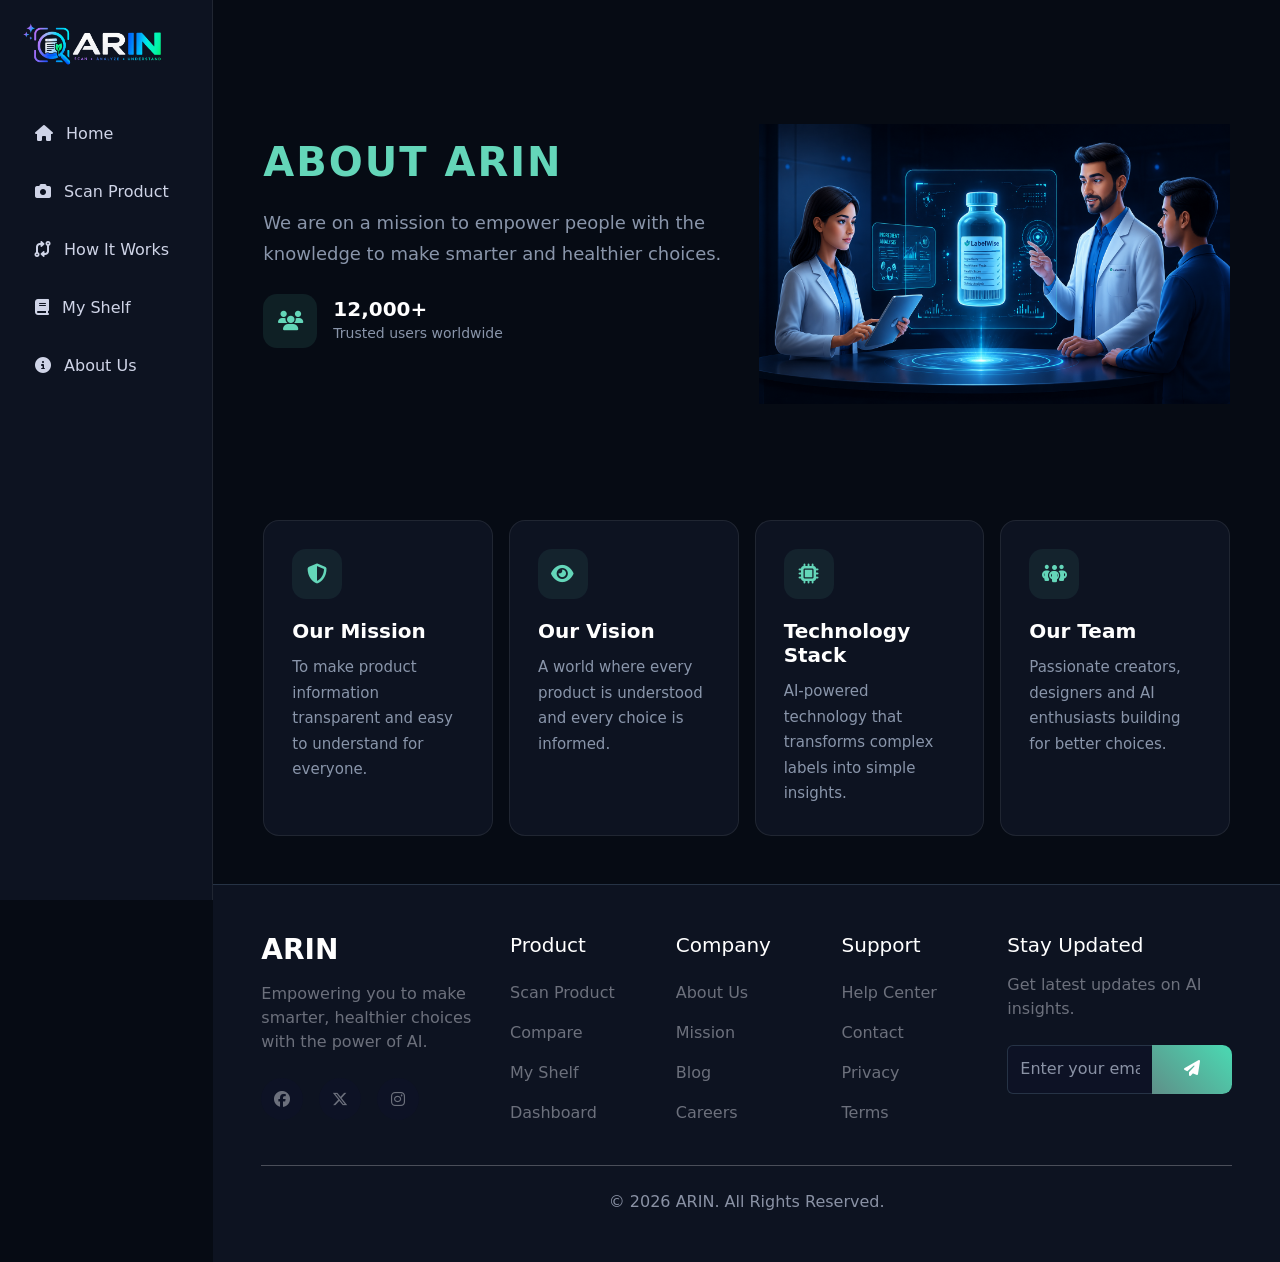
==== commit 2a8e8371: "Changed Name from LabelLense to ARIN" ====
--- a/about.html
+++ b/about.html
@@ -3,7 +3,7 @@
 
 <head>
 
-    <title>About LabelLense</title>
+    <title>About ARIN</title>
 
     <meta charset="utf-8">
     <meta name="viewport" content="width=device-width, initial-scale=1">
@@ -29,7 +29,7 @@
 
     <nav class="mobile-nav d-md-none d-flex justify-content-between align-items-center">
 
-        <img src="./assets/Labellogo.png"
+        <img src="./assets/ARIN_LOGO.png"
             class="logo mb-0"
             alt="LabelLense">
 
@@ -53,7 +53,7 @@
 
         <div class="offcanvas-header">
 
-            <img src="./assets/Labellogo.png"
+            <img src="./assets/ARIN_LOGO.png"
                 width="150"
                 alt="LabelLense">
 
@@ -107,7 +107,7 @@
             <!-- ================= SIDEBAR ================= -->
 
 <aside class="sidebar sidebar-fixed d-none d-md-block">
-                <img src="./assets/Labellogo.png"
+                <img src="./assets/ARIN_LOGO.png"
                     class="logo"
                     alt="LabelLense">
 
@@ -171,7 +171,7 @@
                                     <div class="about-text">
 
                                         <span class="about-label fs-1">
-                                            ABOUT LABEL LENSE
+                                            ABOUT ARIN
                                         </span>
 
                                         <p class="about-desc mt-3">
@@ -359,7 +359,7 @@
                             <div class="col-12 col-md-6 col-lg-3">
 
                                 <h3 class="footer-logo fw-bold mb-3">
-                                    LabelLense
+                                    ARIN
                                 </h3>
 
                                 <p class="footer-text mb-4">
@@ -483,7 +483,7 @@
 
 
                         <p class="copyright text-center mb-0">
-                            © 2026 LabelLense. All Rights Reserved.
+                            © 2026 ARIN. All Rights Reserved.
                         </p>
 
                     </div>
--- a/style2.css
+++ b/style2.css
@@ -51,11 +51,10 @@
   background: rgba(8, 15, 25, 0.35);
   backdrop-filter: blur(18px);
   border-bottom: 1px solid rgba(255, 255, 255, 0.08);
-  padding: 16px 0;
+  padding: 0px 0;
   /* width: 100%; */
 }
-
-.logo {
+.custom-navbar .logo {
   width: 160px;
 }
 
@@ -209,7 +208,9 @@
   bottom: -120px;
   opacity: 0.12;
 }
-
+/* .beverage-img {
+  mix-blend-mode: multiply;
+} */
 .category-card {
   background: #071432fa;
   /* or var(--plain-card) */
@@ -235,7 +236,8 @@
 }
 
 .category-img img {
-  width: 30px;
+  width: 50px;
+  height: 100%;
   position: relative;
   z-index: 1;
   object-fit: contain;
@@ -251,10 +253,11 @@
 }
 
 .stat-content {
-  display: flex;
-  align-items: center;
-  justify-content: center;
-  gap: 1rem;
+      display: flex;
+    align-items: end;
+    justify-content: start;
+    gap: 1rem;
+    margin-left: 40px;
 }
 
 .icon {
